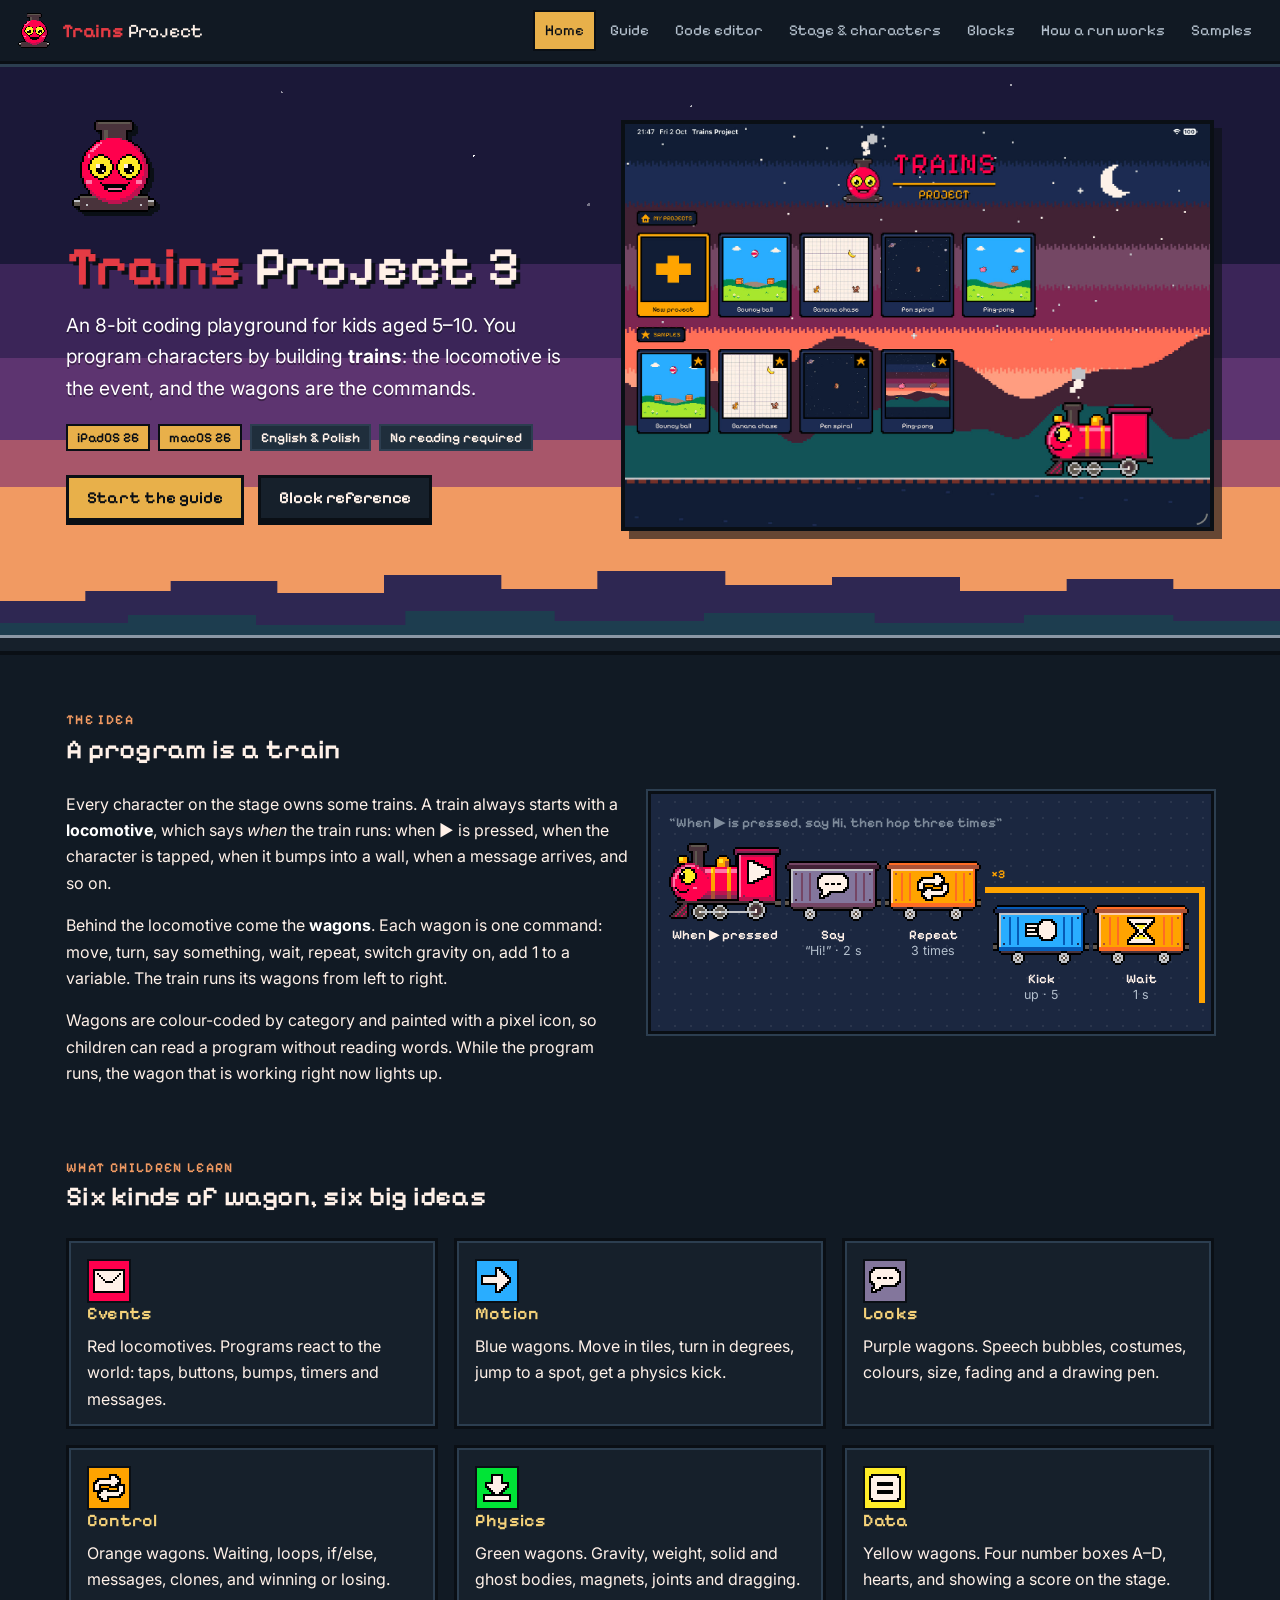
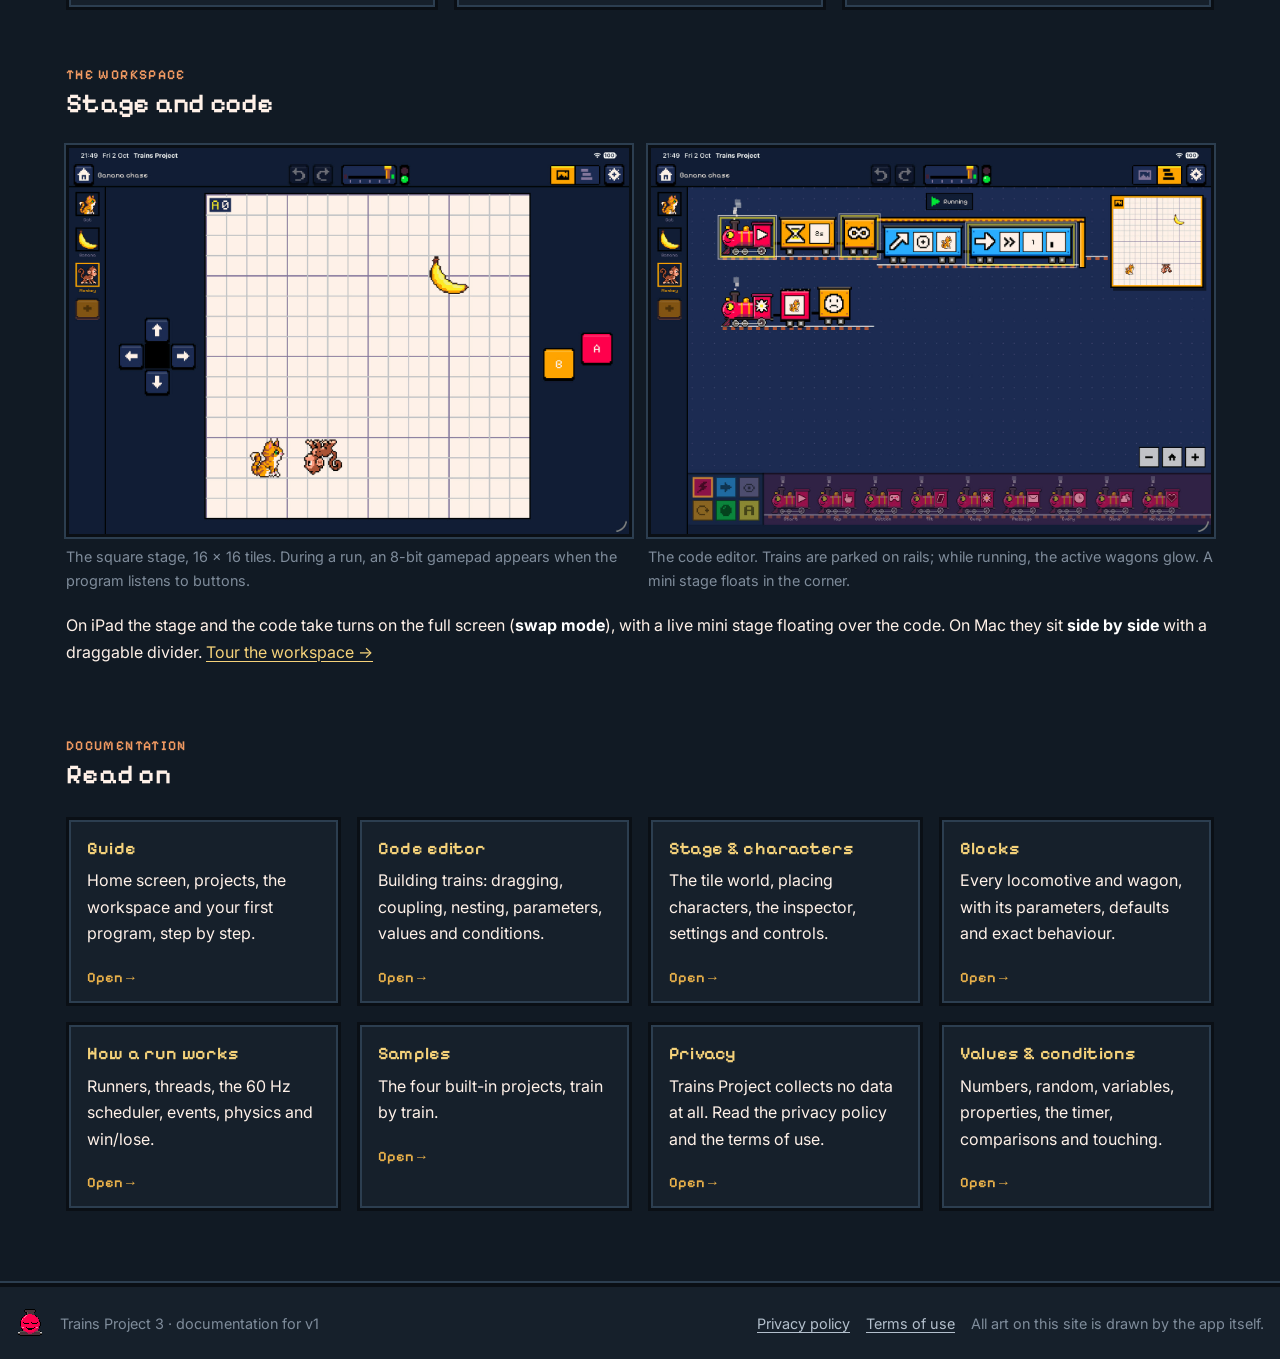
==== index.html @ 8401ab78 "v3" ====
<!doctype html>
<html lang="en">
<head>
<meta charset="utf-8">
<meta name="viewport" content="width=device-width, initial-scale=1">
<title>Trains Project 3</title>
<meta name="description" content="Trains Project 3 is an 8-bit coding playground for kids on iPad and Mac. You program characters by building trains: the locomotive is the event, the wagons are the commands.">
<link rel="icon" href="assets/art/appicon.png">
<link rel="preconnect" href="https://fonts.googleapis.com">
<link rel="preconnect" href="https://fonts.gstatic.com" crossorigin>
<link href="https://fonts.googleapis.com/css2?family=Inter:wght@400;600;700&family=Pixelify+Sans:wght@500;600&display=swap" rel="stylesheet">
<link rel="stylesheet" href="assets/css/site.css">
</head>
<body>

<header class="topbar">
  <div class="topbar-inner">
    <a class="brand" href="index.html"><img class="px" src="assets/art/mascot.png" alt=""><span><b>Trains</b> Project</span></a>
    <button class="nav-toggle" aria-expanded="false" aria-controls="nav">Menu</button>
    <nav class="nav" id="nav">
      <a href="index.html" aria-current="page">Home</a>
      <a href="guide.html">Guide</a>
      <a href="editor.html">Code editor</a>
      <a href="stage.html">Stage &amp; characters</a>
      <a href="blocks.html">Blocks</a>
      <a href="engine.html">How a run works</a>
      <a href="samples.html">Samples</a>
    </nav>
  </div>
</header>

<section class="hero">
  <div class="hero-inner">
    <div>
      <img class="hero-mascot px" src="assets/art/mascot.png" alt="The Trains Project mascot, a round red locomotive face">
      <h1><b>Trains</b> Project 3</h1>
      <p class="lede">An 8-bit coding playground for kids aged 5–10. You program characters by building <strong>trains</strong>: the locomotive is the event, and the wagons are the commands.</p>
      <div class="badges">
        <span class="badge">iPadOS 26</span>
        <span class="badge">macOS 26</span>
        <span class="badge alt">English &amp; Polish</span>
        <span class="badge alt">No reading required</span>
      </div>
      <a class="btn" href="guide.html">Start the guide</a>
      <a class="btn ghost" href="blocks.html">Block reference</a>
    </div>
    <img class="hero-shot" src="assets/shots/home.jpg" alt="The Trains Project home screen: the dusk sky, the logo, project cards and sample cards">
  </div>
  <svg class="hero-hills" viewBox="0 0 1200 120" preserveAspectRatio="none" aria-hidden="true">
    <polygon fill="#2e2752" points="0,70 80,70 80,60 160,60 160,50 260,50 260,62 360,62 360,44 470,44 470,58 560,58 560,40 680,40 680,54 780,54 780,46 900,46 900,60 1000,60 1000,48 1100,48 1100,58 1200,58 1200,120 0,120"/>
    <polygon fill="#1d3d4f" points="0,92 120,92 120,84 240,84 240,94 380,94 380,80 520,80 520,90 660,90 660,82 820,82 820,92 960,92 960,84 1100,84 1100,90 1200,90 1200,120 0,120"/>
    <rect y="106" width="1200" height="14" fill="#16202b"/>
    <rect y="104" width="1200" height="3" fill="#8b97a5"/>
  </svg>
</section>

<section class="section">
  <p class="eyebrow">The idea</p>
  <h2 id="a-program-is-a-train">A program is a train</h2>
  <div class="grid two">
    <div>
      <p>Every character on the stage owns some trains. A train always starts with a <strong>locomotive</strong>, which says <em>when</em> the train runs: when ▶ is pressed, when the character is tapped, when it bumps into a wall, when a message arrives, and so on.</p>
      <p>Behind the locomotive come the <strong>wagons</strong>. Each wagon is one command: move, turn, say something, wait, repeat, switch gravity on, add 1 to a variable. The train runs its wagons from left to right.</p>
      <p>Wagons are colour-coded by category and painted with a pixel icon, so children can read a program without reading words. While the program runs, the wagon that is working right now lights up.</p>
    </div>
    <div>
      <div class="yard" style="margin-top:0">
        <p class="yard-title">“When ▶ is pressed, say Hi, then hop three times”</p>
        <div class="train">
          <div class="loco"><div class="body"><img src="assets/art/glyph-on-start.png" alt=""></div><div class="cap"><b>When ▶ pressed</b></div></div>
          <div class="wg c-looks"><div class="body"><img src="assets/art/glyph-say.png" alt=""></div><div class="cap"><b>Say</b>“Hi!” · 2 s</div></div>
          <div class="wg c-control"><div class="body"><img src="assets/art/glyph-repeat.png" alt=""></div><div class="cap"><b>Repeat</b>3 times</div></div>
          <div class="siding c-control"><span class="label">×3</span>
            <div class="wg c-motion"><div class="body"><img src="assets/art/glyph-kick.png" alt=""></div><div class="cap"><b>Kick</b>up · 5</div></div>
            <div class="wg c-control"><div class="body"><img src="assets/art/glyph-wait.png" alt=""></div><div class="cap"><b>Wait</b>1 s</div></div>
          </div>
        </div>
      </div>
    </div>
  </div>
</section>

<section class="section">
  <p class="eyebrow">What children learn</p>
  <h2 id="six-kinds-of-wagon-six-big-ideas">Six kinds of wagon, six big ideas</h2>
  <div class="grid three">
    <div class="card c-events"><span class="chip lg"><img src="assets/art/glyph-on-message.png" alt=""></span><h3 id="events">Events</h3><p>Red locomotives. Programs react to the world: taps, buttons, bumps, timers and messages.</p></div>
    <div class="card c-motion"><span class="chip lg"><img src="assets/art/glyph-move.png" alt=""></span><h3 id="motion">Motion</h3><p>Blue wagons. Move in tiles, turn in degrees, jump to a spot, get a physics kick.</p></div>
    <div class="card c-looks"><span class="chip lg"><img src="assets/art/glyph-say.png" alt=""></span><h3 id="looks">Looks</h3><p>Purple wagons. Speech bubbles, costumes, colours, size, fading and a drawing pen.</p></div>
    <div class="card c-control"><span class="chip lg"><img src="assets/art/glyph-repeat.png" alt=""></span><h3 id="control">Control</h3><p>Orange wagons. Waiting, loops, if/else, messages, clones, and winning or losing.</p></div>
    <div class="card c-physics"><span class="chip lg"><img src="assets/art/glyph-gravity.png" alt=""></span><h3 id="physics">Physics</h3><p>Green wagons. Gravity, weight, solid and ghost bodies, magnets, joints and dragging.</p></div>
    <div class="card c-data"><span class="chip lg"><img src="assets/art/glyph-set.png" alt=""></span><h3 id="data">Data</h3><p>Yellow wagons. Four number boxes A–D, hearts, and showing a score on the stage.</p></div>
  </div>
</section>

<section class="section">
  <p class="eyebrow">The workspace</p>
  <h2 id="stage-and-code">Stage and code</h2>
  <div class="shots">
    <figure><img class="shot" src="assets/shots/stage-running.jpg" alt="The stage during a run, with the on-screen gamepad"><figcaption>The square stage, 16 × 16 tiles. During a run, an 8-bit gamepad appears when the program listens to buttons.</figcaption></figure>
    <figure><img class="shot" src="assets/shots/code-running.jpg" alt="The code editor during a run, with the active wagons lit up"><figcaption>The code editor. Trains are parked on rails; while running, the active wagons glow. A mini stage floats in the corner.</figcaption></figure>
  </div>
  <p>On iPad the stage and the code take turns on the full screen (<strong>swap mode</strong>), with a live mini stage floating over the code. On Mac they sit <strong>side by side</strong> with a draggable divider. <a href="guide.html#the-workspace">Tour the workspace →</a></p>
</section>

<section class="section">
  <p class="eyebrow">Documentation</p>
  <h2 id="read-on">Read on</h2>
  <div class="grid four">
    <a class="card" href="guide.html"><h3 id="guide">Guide</h3><p>Home screen, projects, the workspace and your first program, step by step.</p><span class="more">Open →</span></a>
    <a class="card" href="editor.html"><h3 id="code-editor">Code editor</h3><p>Building trains: dragging, coupling, nesting, parameters, values and conditions.</p><span class="more">Open →</span></a>
    <a class="card" href="stage.html"><h3 id="stage-amp-characters">Stage &amp; characters</h3><p>The tile world, placing characters, the inspector, settings and controls.</p><span class="more">Open →</span></a>
    <a class="card" href="blocks.html"><h3 id="blocks">Blocks</h3><p>Every locomotive and wagon, with its parameters, defaults and exact behaviour.</p><span class="more">Open →</span></a>
    <a class="card" href="engine.html"><h3 id="how-a-run-works">How a run works</h3><p>Runners, threads, the 60 Hz scheduler, events, physics and win/lose.</p><span class="more">Open →</span></a>
    <a class="card" href="samples.html"><h3 id="samples">Samples</h3><p>The four built-in projects, train by train.</p><span class="more">Open →</span></a>
    <a class="card" href="privacy.html"><h3>Privacy</h3><p>Trains Project collects no data at all. Read the privacy policy and the terms of use.</p><span class="more">Open →</span></a>
    <a class="card" href="editor.html#values"><h3 id="values-amp-conditions">Values &amp; conditions</h3><p>Numbers, random, variables, properties, the timer, comparisons and touching.</p><span class="more">Open →</span></a>
  </div>
</section>

<div style="height:72px"></div>

<footer class="site">
  <div class="inner">
    <img class="px" src="assets/art/mascot-blinking.png" alt="">
    <span>Trains Project 3 · documentation for v1</span>
    <span class="spacer"></span>
    <nav class="legal"><a href="privacy.html">Privacy policy</a><a href="terms.html">Terms of use</a></nav>
    <span>All art on this site is drawn by the app itself.</span>
  </div>
</footer>
<script src="assets/js/site.js"></script>
</body>
</html>
---- assets/css/site.css ----
/* Trains Project 3 documentation — "Signal Box at Dusk" */

:root {
  --night: #1b1838;
  --dusk: #5d3470;
  --glow: #f19a62;
  --hill: #2e2752;
  --teal: #1d3d4f;
  --bg: #111a24;
  --panel: #16202b;
  --panel-2: #1f2e3c;
  --line: #2c3e50;
  --edge: #0a0f15;
  --ink: #fff1e8;
  --dim: #b3bfcc;
  --faint: #7f8c9b;
  --brass: #e8b04a;
  --brass-light: #f5d27a;
  --red: #e43b44;
  --go: #00e436;

  --c-events: #ff004d;
  --c-motion: #29adff;
  --c-looks: #83769c;
  --c-control: #ffa300;
  --c-physics: #00e436;
  --c-data: #ffec27;

  --pixel: "Pixelify Sans", "Silkscreen", ui-monospace, monospace;
  --sans: "Inter", ui-sans-serif, system-ui, -apple-system, "Segoe UI", sans-serif;
  --mono: ui-monospace, "SF Mono", Menlo, Consolas, monospace;

  --radius: 0;
  --content: 780px;
}

* { box-sizing: border-box; }
html { scroll-behavior: smooth; scroll-padding-top: 84px; }
body {
  margin: 0;
  background: var(--bg);
  color: var(--ink);
  font: 16px/1.65 var(--sans);
  -webkit-font-smoothing: antialiased;
}
img { max-width: 100%; }
.px, .px img { image-rendering: pixelated; image-rendering: crisp-edges; }

a { color: var(--brass-light); text-decoration-thickness: 1px; text-underline-offset: 3px; }
a:hover { color: #fff; }

h1, h2, h3, h4 { font-family: var(--pixel); font-weight: 600; line-height: 1.2; letter-spacing: .01em; }
h1 { font-size: clamp(2rem, 5vw, 3rem); margin: 0 0 .4em; }
h2 { font-size: 1.7rem; margin: 2.4em 0 .6em; padding-bottom: .3em; border-bottom: 3px solid var(--line); }
h3 { font-size: 1.25rem; margin: 1.8em 0 .5em; color: var(--brass-light); }
h4 { font-size: 1.05rem; margin: 1.4em 0 .4em; }
p, ul, ol { margin: 0 0 1em; }
li { margin: .25em 0; }
code, kbd {
  font: .88em var(--mono);
  background: var(--panel-2);
  border: 1px solid var(--line);
  padding: .08em .35em;
}
kbd { border-bottom-width: 3px; }
pre {
  background: var(--edge);
  border: 2px solid var(--line);
  padding: 14px 16px;
  overflow-x: auto;
  font: 13.5px/1.55 var(--mono);
  margin: 0 0 1.2em;
}
pre code { background: none; border: 0; padding: 0; font-size: inherit; }
hr { border: 0; border-top: 3px dashed var(--line); margin: 2.5em 0; }
strong { color: #fff; }

/* ---------- Top bar ---------- */

.topbar {
  position: sticky; top: 0; z-index: 20;
  background: rgba(17, 26, 36, .94);
  backdrop-filter: blur(6px);
  border-bottom: 3px solid var(--edge);
  box-shadow: 0 3px 0 var(--line);
}
.topbar-inner {
  max-width: 1280px; margin: 0 auto;
  display: flex; align-items: center; gap: 16px;
  padding: 10px 16px;
}
.brand {
  display: flex; align-items: center; gap: 10px;
  font-family: var(--pixel); font-size: 1.2rem; color: var(--ink); text-decoration: none;
  white-space: nowrap;
}
.brand img { width: 36px; height: 36px; }
.brand span b { color: var(--red); }
.nav { display: flex; gap: 2px; margin-left: auto; flex-wrap: wrap; }
.nav a {
  font-family: var(--pixel); font-size: .95rem;
  color: var(--dim); text-decoration: none;
  padding: 6px 10px; border: 2px solid transparent;
}
.nav a:hover { color: var(--ink); background: var(--panel-2); }
.nav a[aria-current="page"] { color: var(--edge); background: var(--brass); border-color: var(--edge); }
.nav-toggle {
  display: none; margin-left: auto;
  font: 600 .95rem var(--pixel); color: var(--ink);
  background: var(--panel-2); border: 2px solid var(--line); padding: 6px 12px; cursor: pointer;
}

@media (max-width: 1060px) {
  .nav-toggle { display: block; }
  .nav { display: none; position: absolute; left: 0; right: 0; top: 100%;
         flex-direction: column; background: var(--panel); border-bottom: 3px solid var(--edge); padding: 8px 16px 14px; }
  .nav.open { display: flex; }
  .nav a { padding: 10px 8px; }
}

/* ---------- Hero ---------- */

.hero {
  position: relative; overflow: hidden;
  background:
    linear-gradient(180deg, var(--night) 0%, var(--night) 34%, #3b2558 34%, #3b2558 50%, var(--dusk) 50%, var(--dusk) 64%, #a8566a 64%, #a8566a 72%, var(--glow) 72%);
  border-bottom: 4px solid var(--edge);
}
.hero::before { /* stars */
  content: ""; position: absolute; inset: 0 0 40% 0; pointer-events: none;
  background-image:
    radial-gradient(2px 2px at 8% 18%, #fff 50%, transparent 51%),
    radial-gradient(2px 2px at 22% 8%, #fff8 50%, transparent 51%),
    radial-gradient(2px 2px at 37% 26%, #fff 50%, transparent 51%),
    radial-gradient(2px 2px at 54% 12%, #fffa 50%, transparent 51%),
    radial-gradient(2px 2px at 68% 30%, #fff 50%, transparent 51%),
    radial-gradient(2px 2px at 79% 6%, #fff9 50%, transparent 51%),
    radial-gradient(2px 2px at 91% 22%, #fff 50%, transparent 51%),
    radial-gradient(3px 3px at 46% 40%, #fff6 50%, transparent 51%);
}
.hero-hills {
  position: absolute; left: 0; right: 0; bottom: 0; width: 100%; height: 120px; pointer-events: none;
}
.hero-inner {
  position: relative; z-index: 1;
  max-width: 1180px; margin: 0 auto; padding: 56px 16px 120px;
  display: grid; grid-template-columns: 1fr 1.15fr; gap: 40px; align-items: center;
}
.hero h1 { font-size: clamp(2.2rem, 4.6vw, 3.4rem); text-shadow: 4px 4px 0 var(--edge); margin-bottom: .2em; }
.hero h1 b { color: var(--red); }
.hero .lede { font-size: 1.2rem; color: #fff; max-width: 34em; text-shadow: 0 2px 0 rgba(0,0,0,.35); }
.hero-mascot { width: 96px; height: 96px; margin-bottom: 10px; filter: drop-shadow(4px 4px 0 var(--edge)); }
.hero-shot { border: 4px solid var(--edge); box-shadow: 8px 8px 0 rgba(10,15,21,.6); display: block; width: 100%; }
.badges { display: flex; flex-wrap: wrap; gap: 8px; margin: 18px 0 24px; }
.badge {
  font: 600 .85rem var(--pixel); color: var(--edge);
  background: var(--brass); border: 2px solid var(--edge); padding: 3px 9px;
}
.badge.alt { background: var(--panel-2); color: var(--ink); border-color: var(--line); }
.btn {
  display: inline-block; font: 600 1.05rem var(--pixel); text-decoration: none;
  color: var(--edge); background: var(--brass);
  border: 3px solid var(--edge); box-shadow: 0 4px 0 var(--edge);
  padding: 10px 18px; margin: 0 10px 10px 0;
}
.btn:hover { background: var(--brass-light); color: var(--edge); transform: translateY(1px); box-shadow: 0 3px 0 var(--edge); }
.btn.ghost { background: var(--panel); color: var(--ink); }
.btn.ghost:hover { background: var(--panel-2); color: #fff; }

@media (max-width: 860px) {
  .hero-inner { grid-template-columns: 1fr; padding-top: 36px; }
}

/* ---------- Page layout ---------- */

.page {
  max-width: 1280px; margin: 0 auto; padding: 36px 16px 80px;
  display: grid; grid-template-columns: 240px minmax(0, 1fr); gap: 48px;
}
.page.wide { grid-template-columns: minmax(0, 1fr); max-width: 1180px; }
.toc {
  position: sticky; top: 92px; align-self: start;
  max-height: calc(100vh - 110px); overflow-y: auto;
  font-size: .92rem;
  border-left: 3px solid var(--line); padding-left: 14px;
}
.toc h4 { margin: 0 0 .6em; font-size: .9rem; color: var(--faint); text-transform: uppercase; letter-spacing: .08em; }
.toc ol { list-style: none; padding: 0; margin: 0; }
.toc li { margin: 0; }
.toc a { display: block; color: var(--dim); text-decoration: none; padding: 4px 0; }
.toc a:hover { color: var(--brass-light); }
.toc ol ol { padding-left: 12px; font-size: .88rem; }
.doc { max-width: var(--content); min-width: 0; }
.doc > h1:first-child { margin-top: 0; }
.doc .intro { font-size: 1.15rem; color: var(--dim); }
.page.wide .doc { max-width: none; }

@media (max-width: 900px) {
  .page { grid-template-columns: minmax(0, 1fr); gap: 20px; }
  .toc { position: static; max-height: none; border-left: 0; border: 2px solid var(--line); padding: 12px 14px; background: var(--panel); }
}

.eyebrow { font: 600 .85rem var(--pixel); color: var(--glow); text-transform: uppercase; letter-spacing: .1em; margin-bottom: .4em; }

/* ---------- Cards & grids ---------- */

.grid { display: grid; gap: 16px; }
.grid > *, .hero-inner > *, .shots > * { min-width: 0; }
.grid.two { grid-template-columns: repeat(2, minmax(0, 1fr)); }
.grid.three { grid-template-columns: repeat(3, minmax(0, 1fr)); }
.grid.four { grid-template-columns: repeat(4, minmax(0, 1fr)); }
@media (max-width: 860px) { .grid.three, .grid.four { grid-template-columns: repeat(2, minmax(0, 1fr)); } }
@media (max-width: 560px) { .grid.two, .grid.three, .grid.four { grid-template-columns: minmax(0, 1fr); } }

.card {
  background: var(--panel); border: 3px solid var(--edge); box-shadow: 0 0 0 2px var(--line) inset;
  padding: 18px 18px 14px;
}
.card h3 { margin-top: 0; font-size: 1.1rem; }
.card p:last-child { margin-bottom: 0; }
.card .icon { width: 40px; height: 40px; margin-bottom: 8px; }
a.card { display: block; color: var(--ink); text-decoration: none; }
a.card:hover { background: var(--panel-2); box-shadow: 0 0 0 2px var(--brass) inset; }
a.card .more { font: 600 .9rem var(--pixel); color: var(--brass); }

.section { max-width: 1180px; margin: 0 auto; padding: 56px 16px 0; }
.section > h2 { border: 0; margin-top: 0; }

/* ---------- Figures ---------- */

figure { margin: 1.4em 0 1.8em; }
figure img.shot { display: block; width: 100%; border: 3px solid var(--edge); box-shadow: 0 0 0 2px var(--line); }
figcaption { font-size: .9rem; color: var(--faint); margin-top: 8px; }
.shots { display: grid; grid-template-columns: repeat(2, minmax(0, 1fr)); gap: 16px; }
.shots figure { margin: 0; }
.shots + p { margin-top: 1.2em; }
@media (max-width: 640px) { .shots { grid-template-columns: minmax(0, 1fr); } }

/* ---------- Callouts ---------- */

.note, .tip, .warn {
  border: 2px solid var(--line); border-left-width: 8px;
  background: var(--panel); padding: 12px 16px; margin: 1.2em 0;
}
.note { border-left-color: var(--c-motion); }
.tip { border-left-color: var(--go); }
.warn { border-left-color: var(--glow); }
.note > :last-child, .tip > :last-child, .warn > :last-child { margin-bottom: 0; }
.note strong:first-child, .tip strong:first-child, .warn strong:first-child { font-family: var(--pixel); }

/* ---------- Tables ---------- */

.table-wrap { overflow-x: auto; margin: 0 0 1.4em; border: 2px solid var(--line); }
table { border-collapse: collapse; width: 100%; font-size: .94rem; }
th, td { text-align: left; vertical-align: top; padding: 9px 12px; border-bottom: 1px solid var(--line); }
th { background: var(--panel-2); font: 600 .9rem var(--pixel); color: var(--dim); white-space: nowrap; }
tr:last-child td { border-bottom: 0; }
tbody tr:nth-child(even) td { background: rgba(31, 46, 60, .35); }
td.k { white-space: nowrap; }

/* ---------- Glyph chips ---------- */

.chip {
  display: inline-flex; align-items: center; justify-content: center;
  width: 30px; height: 30px; border: 2px solid var(--edge); vertical-align: middle;
}
.chip img { width: 16px; height: 16px; image-rendering: pixelated; }
.chip.lg { width: 44px; height: 44px; }
.chip.lg img { width: 32px; height: 32px; }
.c-events { --c: var(--c-events); }
.c-motion { --c: var(--c-motion); }
.c-looks { --c: var(--c-looks); }
.c-control { --c: var(--c-control); }
.c-physics { --c: var(--c-physics); }
.c-data { --c: var(--c-data); }
.chip { background: var(--c, var(--panel-2)); }
.cat-title { display: flex; align-items: center; gap: 12px; }
.cat-title .swatch { width: 18px; height: 18px; background: var(--c); border: 2px solid var(--edge); flex: none; }

/* Block reference entries */
.block {
  display: grid; grid-template-columns: 52px minmax(0, 1fr); gap: 14px;
  padding: 16px 0; border-bottom: 2px dashed var(--line);
}
.block:last-of-type { border-bottom: 0; }
.block h4 { margin: 0 0 .15em; font-size: 1.1rem; }
.block h4 code { font-size: .75rem; color: var(--faint); margin-left: 6px; vertical-align: middle; }
.block p { margin: .3em 0 .6em; }
.params { list-style: none; padding: 0; margin: .4em 0 .6em; font-size: .92rem; }
.params li { padding: 3px 0 3px 14px; position: relative; color: var(--dim); }
.params li::before { content: ""; position: absolute; left: 0; top: .75em; width: 6px; height: 6px; background: var(--c, var(--brass)); }
.params b { color: var(--ink); font-weight: 600; }
.tag {
  display: inline-block; font: 600 .72rem var(--pixel); text-transform: uppercase; letter-spacing: .05em;
  padding: 1px 6px; border: 2px solid var(--edge); margin-left: 6px; vertical-align: middle;
}
.tag.dur { background: var(--c-motion); color: var(--edge); }
.tag.inst { background: var(--panel-2); color: var(--dim); border-color: var(--line); }
.tag.box { background: var(--c-control); color: var(--edge); }

/* ---------- Train diagrams (built from the app's own sprites) ---------- */

.yard {
  background: #1b2740;
  background-image: radial-gradient(rgba(255,255,255,.07) 1px, transparent 1px);
  background-size: 16px 16px;
  border: 3px solid var(--edge); box-shadow: 0 0 0 2px var(--line);
  padding: 20px 18px 14px; margin: 1.2em 0 1.6em; overflow-x: auto;
}
.yard-title { font: 600 .85rem var(--pixel); color: var(--faint); margin: 0 0 10px; }
.train { display: flex; align-items: flex-start; gap: 4px; min-width: max-content; padding-bottom: 14px; }
.train + .train { margin-top: 14px; }
.loco, .wg { position: relative; display: flex; flex-direction: column; align-items: center; flex: none; }
.loco .body { position: relative; width: 112px; height: 80px; background: url(../art/locomotive.png) no-repeat 0 0 / 112px 80px; image-rendering: pixelated; }
.loco .body img { position: absolute; left: 74px; top: 15px; width: 32px; height: 32px; image-rendering: pixelated; }
.wg .body { position: relative; width: 96px; height: 60px; background: no-repeat 0 0 / 96px 60px; image-rendering: pixelated; margin-top: 20px; }
.wg .body img { position: absolute; left: 32px; top: 10px; width: 32px; height: 32px; image-rendering: pixelated; }
.wg.c-events .body { background-image: url(../art/wagon-events.png); }
.wg.c-motion .body { background-image: url(../art/wagon-motion.png); }
.wg.c-looks .body { background-image: url(../art/wagon-looks.png); }
.wg.c-control .body { background-image: url(../art/wagon-control.png); }
.wg.c-physics .body { background-image: url(../art/wagon-physics.png); }
.wg.c-data .body { background-image: url(../art/wagon-data.png); }
.loco .cap, .wg .cap {
  font-size: .78rem; line-height: 1.3; text-align: center; color: var(--dim);
  max-width: 130px; margin-top: 6px;
}
.loco .cap b, .wg .cap b { display: block; font: 600 .82rem var(--pixel); color: var(--ink); }
.train::after { /* the rail */
  content: none;
}
.rail {
  height: 6px; margin-top: -6px; margin-bottom: 10px;
  background: repeating-linear-gradient(90deg, #6b4a32 0 6px, transparent 6px 14px), #8b97a5;
  background-size: auto, 100% 2px; background-repeat: repeat-x, no-repeat; background-position: 0 2px, 0 0;
  min-width: max-content;
}
/* Container bodies: a lower siding under a canopy in the container's colour */
.siding {
  display: flex; align-items: flex-start; gap: 4px;
  margin-top: 46px; padding: 0 10px 0 8px;
  border-top: 6px solid var(--c); border-right: 6px solid var(--c);
  position: relative;
}
.siding .label {
  position: absolute; top: -26px; left: 6px;
  font: 600 .75rem var(--pixel); color: var(--c);
}
.siding .wg .body { margin-top: 12px; }
.siding.else { border-style: dashed; }
.elsepost {
  align-self: stretch; width: 0; border-left: 4px dashed var(--c-control); margin: 12px 6px 0;
  position: relative;
}
.elsepost span {
  position: absolute; top: 4px; left: -22px; font: 600 .72rem var(--pixel);
  background: var(--c-control); color: var(--edge); padding: 1px 4px; border: 2px solid var(--edge);
}

/* ---------- Misc ---------- */

.costumes { display: flex; flex-wrap: wrap; gap: 10px; margin: 1em 0 1.4em; }
.costumes figure { margin: 0; text-align: center; width: 74px; }
.costumes img { width: 64px; height: 64px; image-rendering: pixelated; background: var(--panel-2); border: 2px solid var(--edge); display: block; margin: 0 auto 4px; }
.costumes figcaption { margin: 0; font-size: .78rem; }
.costumes.cast { gap: 10px 22px; }
.costumes.cast figure { width: auto; display: flex; align-items: center; gap: 10px; text-align: left; }
.costumes.cast img { width: 48px; height: 48px; margin: 0; }
.costumes.cast figcaption { font-size: .85rem; color: var(--dim); }
.bgs { display: grid; grid-template-columns: repeat(6, minmax(0, 1fr)); gap: 10px; margin: 1em 0 1.4em; }
.bgs figure { margin: 0; }
.bgs img { width: 100%; image-rendering: pixelated; border: 2px solid var(--edge); display: block; }
.bgs figcaption { margin-top: 4px; text-align: center; font-size: .8rem; }
@media (max-width: 760px) { .bgs { grid-template-columns: repeat(3, minmax(0, 1fr)); } }

.palette { display: grid; grid-template-columns: repeat(16, minmax(0, 1fr)); border: 2px solid var(--edge); margin: 1em 0 1.4em; }
.palette span { aspect-ratio: 1; position: relative; }
.palette span::after { content: attr(data-i); position: absolute; left: 2px; bottom: 0; font: 9px var(--mono); color: rgba(255,255,255,.75); mix-blend-mode: difference; }

.steps { counter-reset: step; list-style: none; padding: 0; }
.steps > li { counter-increment: step; position: relative; padding: 2px 0 10px 48px; margin: 0 0 6px; }
.steps > li::before {
  content: counter(step); position: absolute; left: 0; top: 0;
  width: 32px; height: 32px; display: grid; place-items: center;
  font: 600 1rem var(--pixel); color: var(--edge); background: var(--brass); border: 2px solid var(--edge);
}

.diagram { background: var(--panel); border: 3px solid var(--edge); box-shadow: 0 0 0 2px var(--line); padding: 16px; margin: 1.2em 0 1.6em; overflow-x: auto; }
.diagram svg { display: block; max-width: 100%; height: auto; margin: 0 auto; }

.keys { display: grid; grid-template-columns: auto 1fr; gap: 6px 16px; align-items: baseline; margin: 0 0 1.2em; }

.pager { display: flex; justify-content: space-between; gap: 16px; margin-top: 3em; padding-top: 1.4em; border-top: 3px solid var(--line); }
.pager a { font: 600 1rem var(--pixel); text-decoration: none; }
.pager span { display: block; font: .8rem var(--sans); color: var(--faint); }
.pager .next { text-align: right; margin-left: auto; }

footer.site {
  border-top: 4px solid var(--edge); box-shadow: 0 -2px 0 var(--line);
  background: var(--panel); color: var(--faint); font-size: .9rem;
}
footer.site .inner { max-width: 1280px; margin: 0 auto; padding: 22px 16px; display: flex; gap: 16px; align-items: center; flex-wrap: wrap; }
footer.site img { width: 28px; height: 28px; }
footer.site .spacer { flex: 1; }

footer.site .legal { display: flex; gap: 16px; }
footer.site .legal a { color: var(--dim); }
.legal-summary { border: 3px solid var(--edge); box-shadow: 0 0 0 2px var(--go) inset; background: var(--panel); padding: 18px 20px; margin: 1.4em 0 2em; }
.legal-summary h2 { margin: 0 0 .5em; border: 0; padding: 0; font-size: 1.3rem; color: var(--go); }
.legal-summary ul { margin-bottom: 0; }
.meta { color: var(--faint); font-size: .92rem; }
mark.todo { background: var(--glow); color: var(--edge); padding: 0 .3em; font-weight: 600; }
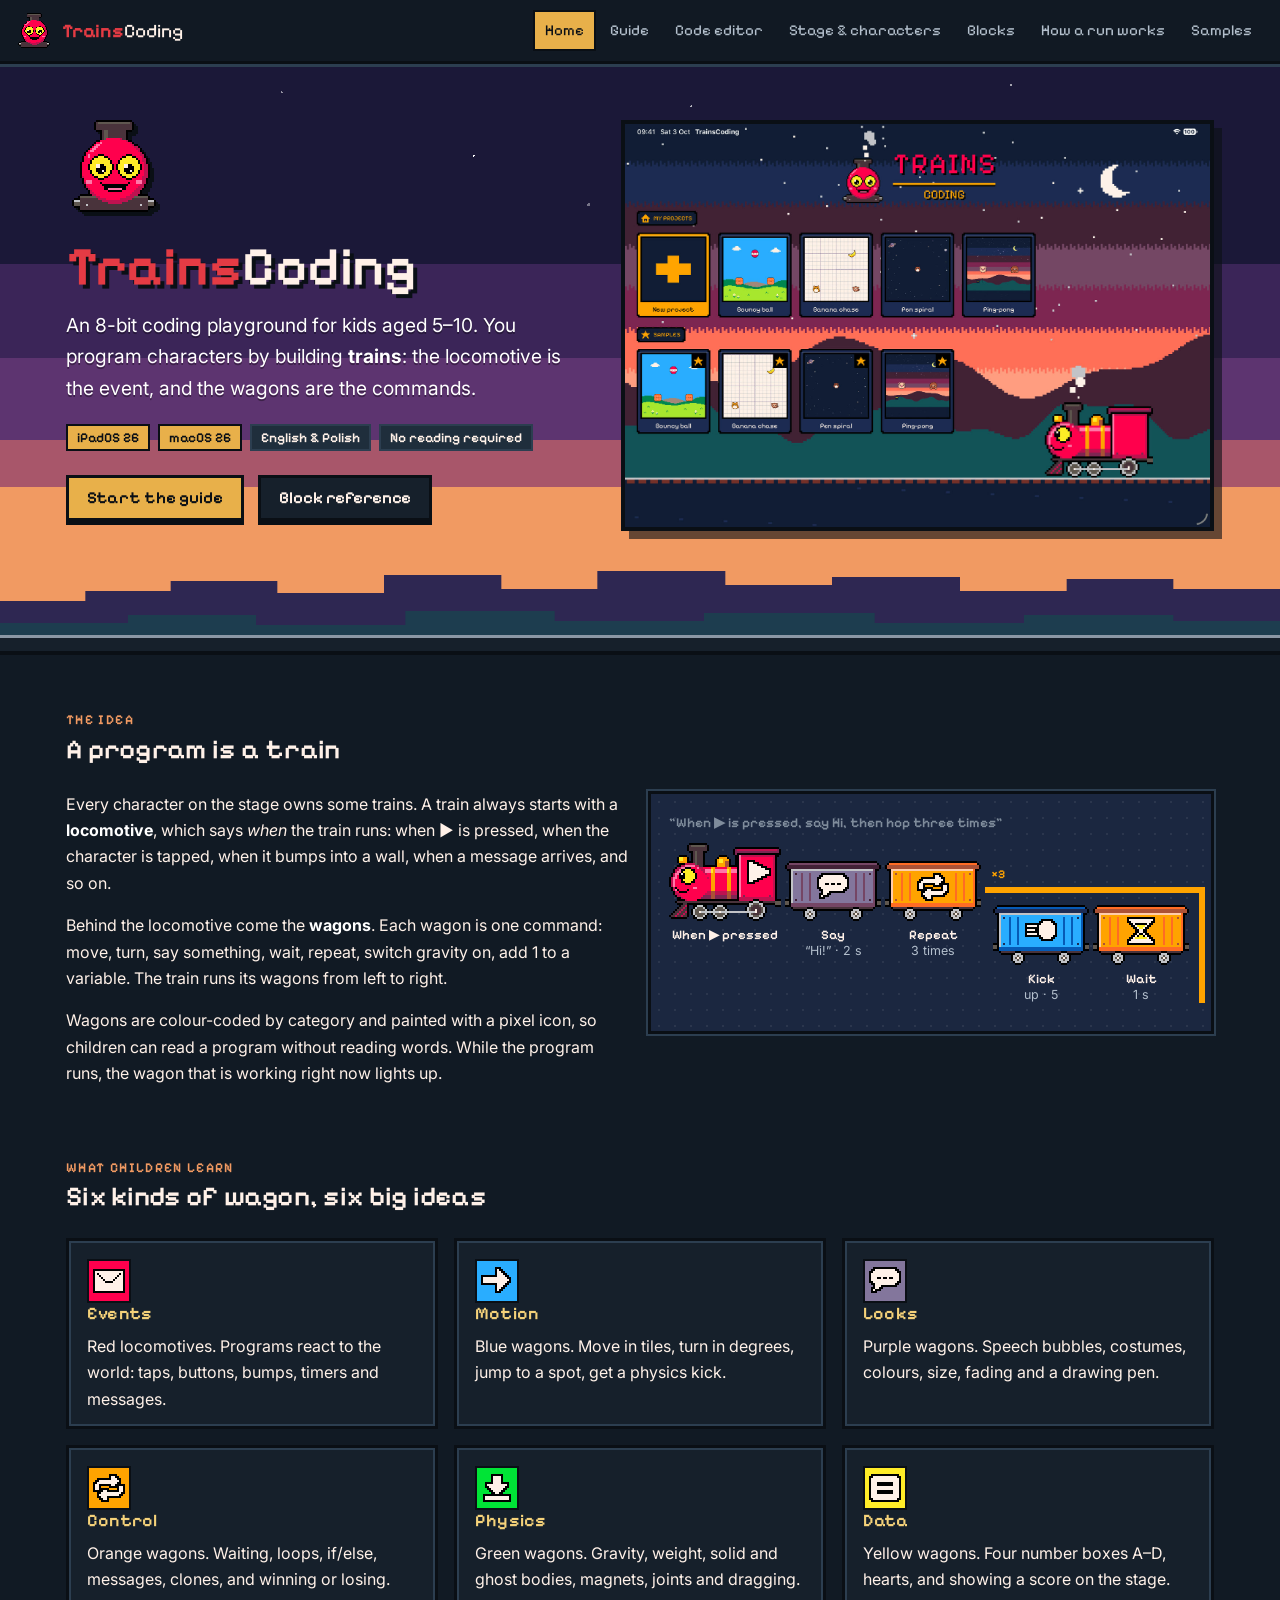
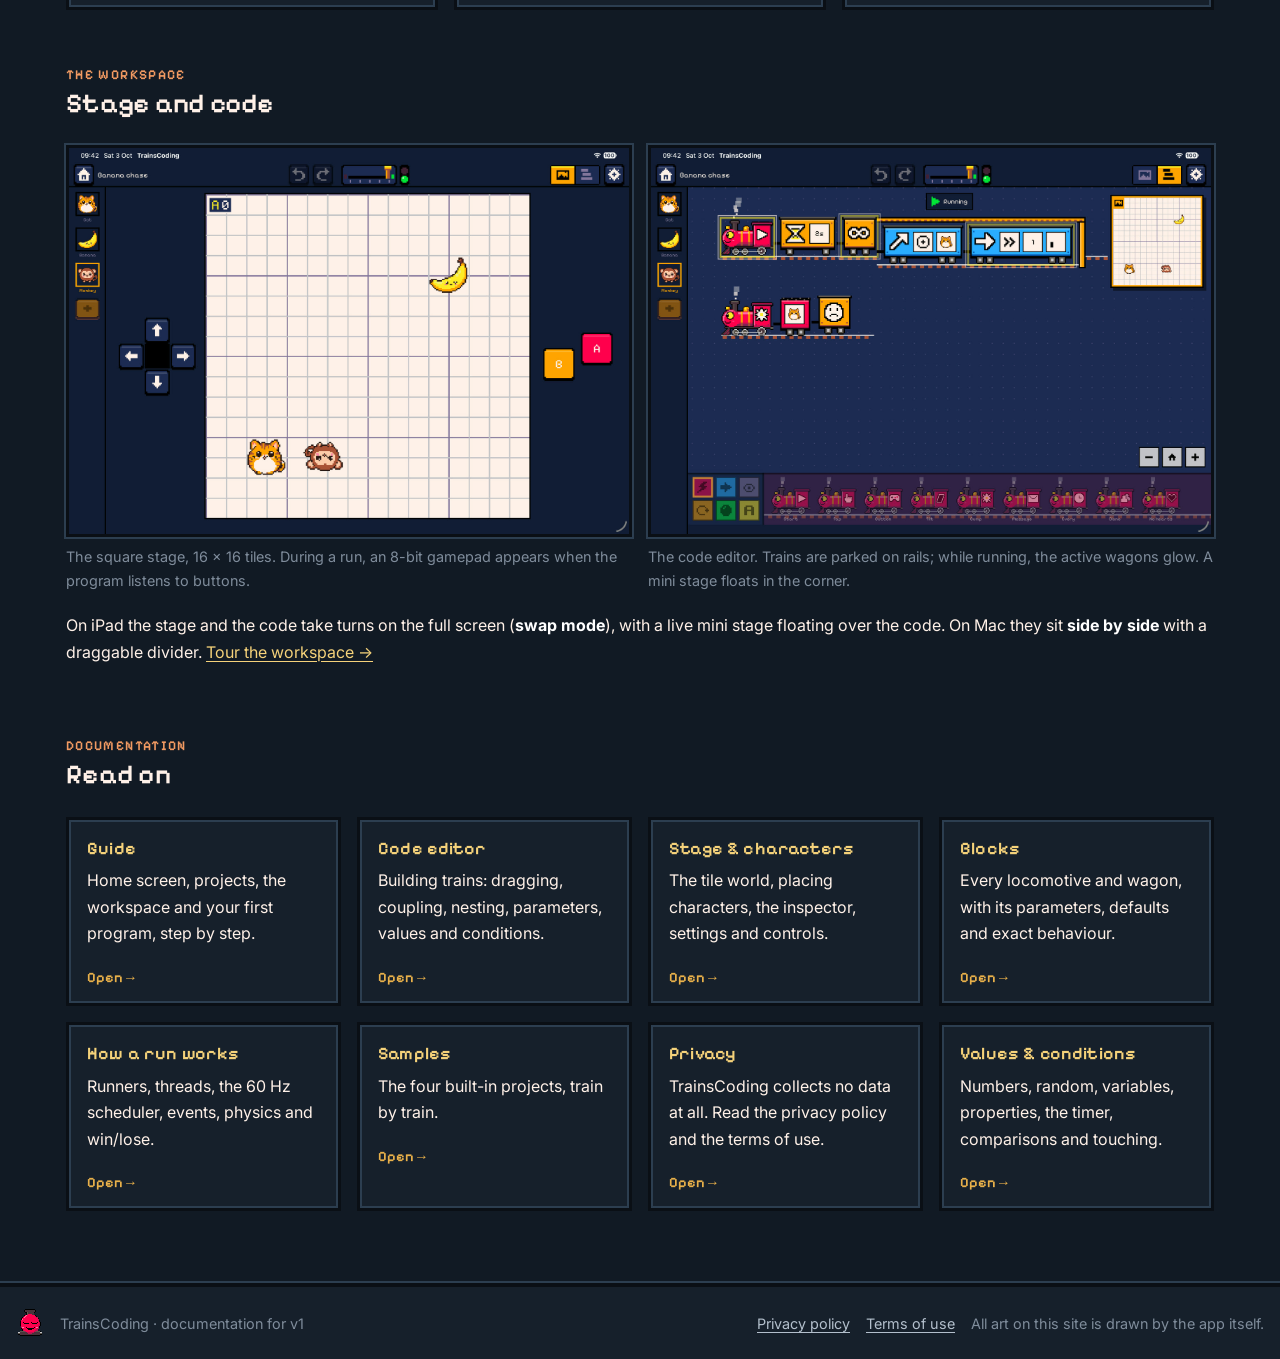
==== commit b9d6a49e: "name change" ====
--- a/index.html
+++ b/index.html
@@ -3,8 +3,8 @@
 <head>
 <meta charset="utf-8">
 <meta name="viewport" content="width=device-width, initial-scale=1">
-<title>Trains Project 3</title>
-<meta name="description" content="Trains Project 3 is an 8-bit coding playground for kids on iPad and Mac. You program characters by building trains: the locomotive is the event, the wagons are the commands.">
+<title>TrainsCoding</title>
+<meta name="description" content="TrainsCoding is an 8-bit coding playground for kids on iPad and Mac. You program characters by building trains: the locomotive is the event, the wagons are the commands.">
 <link rel="icon" href="assets/art/appicon.png">
 <link rel="preconnect" href="https://fonts.googleapis.com">
 <link rel="preconnect" href="https://fonts.gstatic.com" crossorigin>
@@ -15,7 +15,7 @@
 
 <header class="topbar">
   <div class="topbar-inner">
-    <a class="brand" href="index.html"><img class="px" src="assets/art/mascot.png" alt=""><span><b>Trains</b> Project</span></a>
+    <a class="brand" href="index.html"><img class="px" src="assets/art/mascot.png" alt=""><span><b>Trains</b>Coding</span></a>
     <button class="nav-toggle" aria-expanded="false" aria-controls="nav">Menu</button>
     <nav class="nav" id="nav">
       <a href="index.html" aria-current="page">Home</a>
@@ -32,8 +32,8 @@
 <section class="hero">
   <div class="hero-inner">
     <div>
-      <img class="hero-mascot px" src="assets/art/mascot.png" alt="The Trains Project mascot, a round red locomotive face">
-      <h1><b>Trains</b> Project 3</h1>
+      <img class="hero-mascot px" src="assets/art/mascot.png" alt="The TrainsCoding mascot, a round red locomotive face">
+      <h1><b>Trains</b>Coding</h1>
       <p class="lede">An 8-bit coding playground for kids aged 5–10. You program characters by building <strong>trains</strong>: the locomotive is the event, and the wagons are the commands.</p>
       <div class="badges">
         <span class="badge">iPadOS 26</span>
@@ -44,7 +44,7 @@
       <a class="btn" href="guide.html">Start the guide</a>
       <a class="btn ghost" href="blocks.html">Block reference</a>
     </div>
-    <img class="hero-shot" src="assets/shots/home.jpg" alt="The Trains Project home screen: the dusk sky, the logo, project cards and sample cards">
+    <img class="hero-shot" src="assets/shots/home.jpg" alt="The TrainsCoding home screen: the dusk sky, the logo, project cards and sample cards">
   </div>
   <svg class="hero-hills" viewBox="0 0 1200 120" preserveAspectRatio="none" aria-hidden="true">
     <polygon fill="#2e2752" points="0,70 80,70 80,60 160,60 160,50 260,50 260,62 360,62 360,44 470,44 470,58 560,58 560,40 680,40 680,54 780,54 780,46 900,46 900,60 1000,60 1000,48 1100,48 1100,58 1200,58 1200,120 0,120"/>
@@ -113,7 +113,7 @@
     <a class="card" href="blocks.html"><h3 id="blocks">Blocks</h3><p>Every locomotive and wagon, with its parameters, defaults and exact behaviour.</p><span class="more">Open →</span></a>
     <a class="card" href="engine.html"><h3 id="how-a-run-works">How a run works</h3><p>Runners, threads, the 60 Hz scheduler, events, physics and win/lose.</p><span class="more">Open →</span></a>
     <a class="card" href="samples.html"><h3 id="samples">Samples</h3><p>The four built-in projects, train by train.</p><span class="more">Open →</span></a>
-    <a class="card" href="privacy.html"><h3>Privacy</h3><p>Trains Project collects no data at all. Read the privacy policy and the terms of use.</p><span class="more">Open →</span></a>
+    <a class="card" href="privacy.html"><h3>Privacy</h3><p>TrainsCoding collects no data at all. Read the privacy policy and the terms of use.</p><span class="more">Open →</span></a>
     <a class="card" href="editor.html#values"><h3 id="values-amp-conditions">Values &amp; conditions</h3><p>Numbers, random, variables, properties, the timer, comparisons and touching.</p><span class="more">Open →</span></a>
   </div>
 </section>
@@ -123,7 +123,7 @@
 <footer class="site">
   <div class="inner">
     <img class="px" src="assets/art/mascot-blinking.png" alt="">
-    <span>Trains Project 3 · documentation for v1</span>
+    <span>TrainsCoding · documentation for v1</span>
     <span class="spacer"></span>
     <nav class="legal"><a href="privacy.html">Privacy policy</a><a href="terms.html">Terms of use</a></nav>
     <span>All art on this site is drawn by the app itself.</span>
--- a/assets/css/site.css
+++ b/assets/css/site.css
@@ -1,4 +1,4 @@
-/* Trains Project 3 documentation — "Signal Box at Dusk" */
+/* TrainsCoding documentation — "Signal Box at Dusk" */
 
 :root {
   --night: #1b1838;
